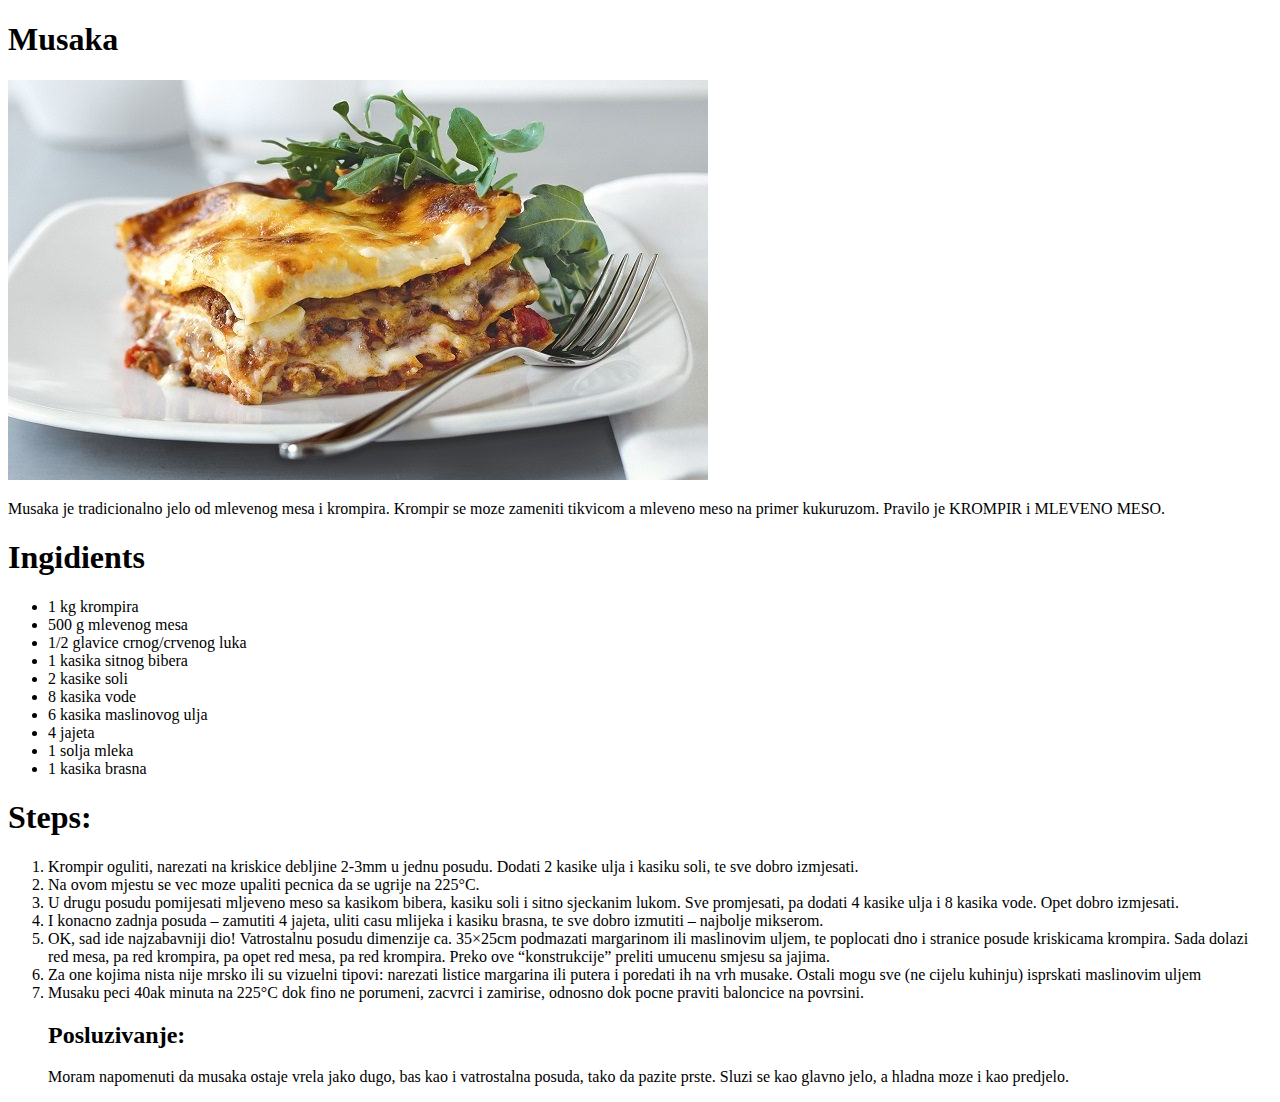
==== recipes/musaka.html @ d7e29df7 "Initial commit" ====
<!DOCTYPE html>
<html lang="en">
  <head>
    <meta charset="UTF-8" />
    <meta name="viewport" content="width=device-width, initial-scale=1.0" />
    <title>Musaka</title>
  </head>
  <body>
    <h1>Musaka</h1>
    <img src="images/musaka.jpeg" alt="Musaka -dish" />
    <p>
      Musaka je tradicionalno jelo od mlevenog mesa i krompira. Krompir se moze
      zameniti tikvicom a mleveno meso na primer kukuruzom. Pravilo je KROMPIR i
      MLEVENO MESO.
    </p>
    <h1>Ingidients</h1>
    <ul>
      <li>1 kg krompira</li>
      <li>500 g mlevenog mesa</li>
      <li>1/2 glavice crnog/crvenog luka</li>
      <li>1 kasika sitnog bibera</li>
      <li>2 kasike soli</li>
      <li>8 kasika vode</li>
      <li>6 kasika maslinovog ulja</li>
      <li>4 jajeta</li>
      <li>1 solja mleka</li>
      <li>1 kasika brasna</li>
    </ul>
    <h1>Steps:</h1>
    <ol>
      <li>
        Krompir oguliti, narezati na kriskice debljine 2-3mm u jednu posudu.
        Dodati 2 kasike ulja i kasiku soli, te sve dobro izmjesati.
      </li>
      <li>Na ovom mjestu se vec moze upaliti pecnica da se ugrije na 225°C.</li>
      <li>
        U drugu posudu pomijesati mljeveno meso sa kasikom bibera, kasiku soli i
        sitno sjeckanim lukom. Sve promjesati, pa dodati 4 kasike ulja i 8
        kasika vode. Opet dobro izmjesati.
      </li>
      <li>
        I konacno zadnja posuda – zamutiti 4 jajeta, uliti casu mlijeka i kasiku
        brasna, te sve dobro izmutiti – najbolje mikserom.
      </li>
      <li>
        OK, sad ide najzabavniji dio! Vatrostalnu posudu dimenzije ca. 35×25cm
        podmazati margarinom ili maslinovim uljem, te poplocati dno i stranice
        posude kriskicama krompira. Sada dolazi red mesa, pa red krompira, pa
        opet red mesa, pa red krompira. Preko ove “konstrukcije” preliti umucenu
        smjesu sa jajima.
      </li>
      <li>
        Za one kojima nista nije mrsko ili su vizuelni tipovi: narezati listice
        margarina ili putera i poredati ih na vrh musake. Ostali mogu sve (ne
        cijelu kuhinju) isprskati maslinovim uljem
      </li>
      <li>
        Musaku peci 40ak minuta na 225°C dok fino ne porumeni, zacvrci i
        zamirise, odnosno dok pocne praviti baloncice na povrsini.
      </li>
      <h2>Posluzivanje:</h2>
      <p>
        Moram napomenuti da musaka ostaje vrela jako dugo, bas kao i vatrostalna
        posuda, tako da pazite prste. Sluzi se kao glavno jelo, a hladna moze i
        kao predjelo.
      </p>
    </ol>
  </body>
</html>
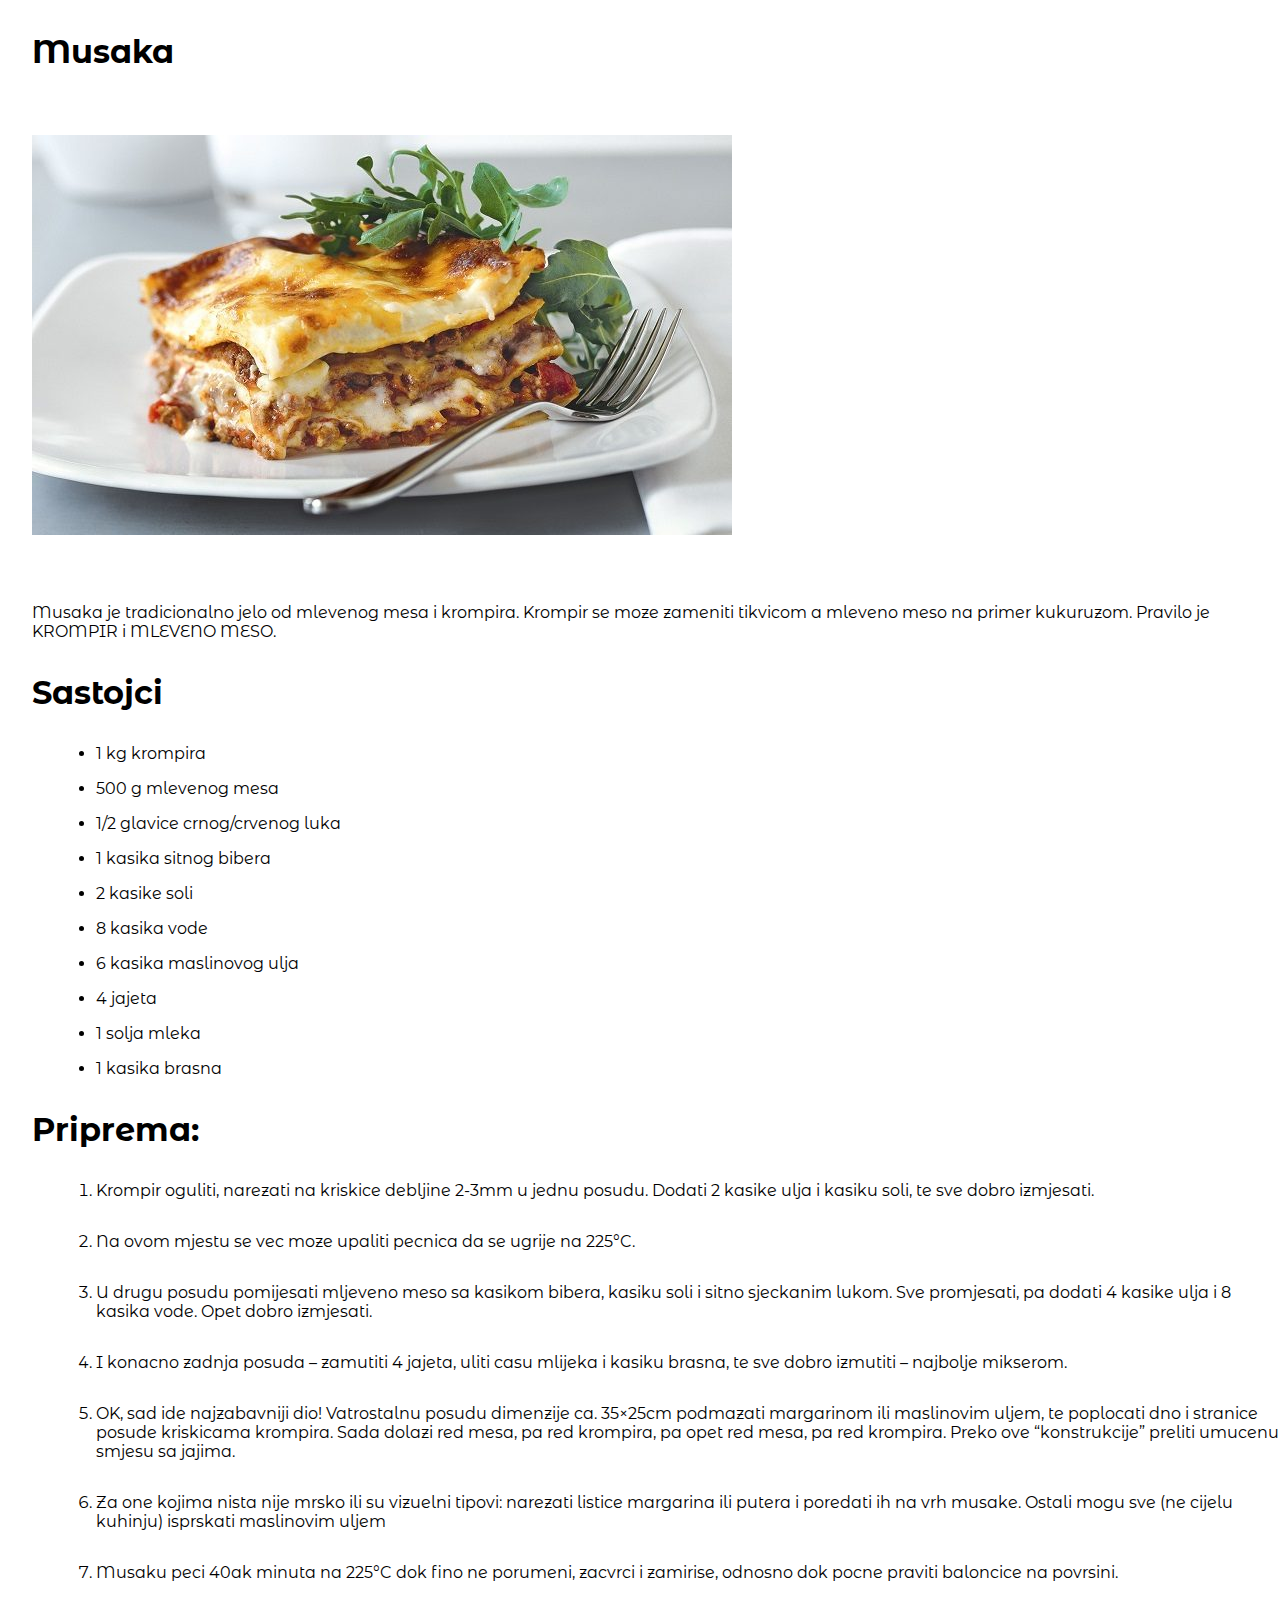
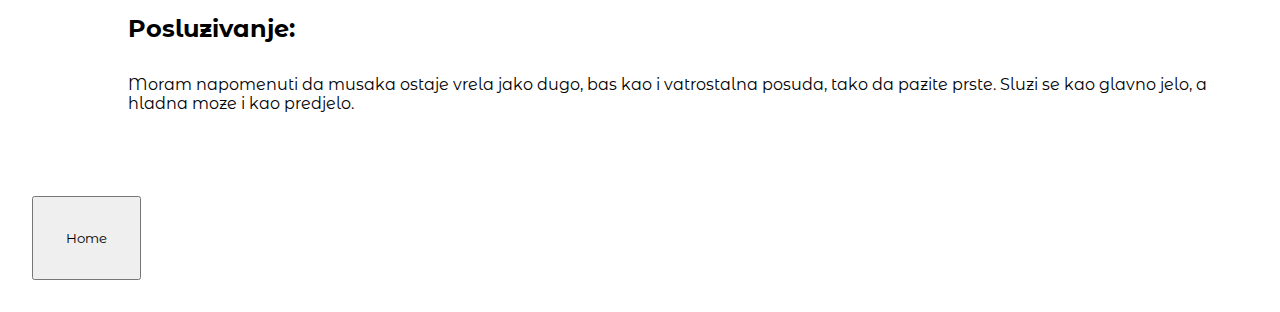
==== commit ac92064c: "CSS input" ====
--- a/recipes/musaka.html
+++ b/recipes/musaka.html
@@ -3,17 +3,18 @@
   <head>
     <meta charset="UTF-8" />
     <meta name="viewport" content="width=device-width, initial-scale=1.0" />
+    <link rel="stylesheet" href="../styles/main.css" />
     <title>Musaka</title>
   </head>
   <body>
-    <h1>Musaka</h1>
+    <h1 class="h1">Musaka</h1>
     <img src="images/musaka.jpeg" alt="Musaka -dish" />
     <p>
       Musaka je tradicionalno jelo od mlevenog mesa i krompira. Krompir se moze
       zameniti tikvicom a mleveno meso na primer kukuruzom. Pravilo je KROMPIR i
       MLEVENO MESO.
     </p>
-    <h1>Ingidients</h1>
+    <h1 class="h1">Sastojci</h1>
     <ul>
       <li>1 kg krompira</li>
       <li>500 g mlevenog mesa</li>
@@ -26,7 +27,7 @@
       <li>1 solja mleka</li>
       <li>1 kasika brasna</li>
     </ul>
-    <h1>Steps:</h1>
+    <h1 class="h1">Priprema:</h1>
     <ol>
       <li>
         Krompir oguliti, narezati na kriskice debljine 2-3mm u jednu posudu.
@@ -65,5 +66,8 @@
         kao predjelo.
       </p>
     </ol>
+    <br />
+    <a href="../index.html"><button>Home</button></a>
+    <br />
   </body>
 </html>
--- a/styles/main.css
+++ b/styles/main.css
@@ -0,0 +1,74 @@
+@import url("https://fonts.googleapis.com/css2?family=Montserrat+Alternates&display=swap");
+
+* {
+  margin: 0;
+  padding: 0;
+  font-family: "Montserrat Alternates", sans-serif;
+}
+
+a {
+  text-decoration: none;
+  color: #000;
+}
+
+/* Index html */
+
+#landing {
+  height: 100vh;
+  background-image: url("../recipes/images/landing.jpg");
+}
+
+#logo {
+  text-align: center;
+  padding-top: 2rem;
+}
+
+#links {
+  margin-top: 6rem;
+  margin-left: 8rem;
+  list-style-type: none;
+}
+
+#links a {
+  display: flex;
+  flex-direction: column;
+  align-items: center;
+  margin-top: 2rem;
+}
+
+#links a:hover {
+  color: green;
+}
+
+/* everything else */
+
+.h1 {
+  margin: 2rem 2rem;
+}
+
+h2,
+img,
+p {
+  margin: 2rem 2rem;
+}
+
+ul {
+  margin-left: 6rem;
+}
+
+ul li {
+  margin-top: 1rem;
+}
+
+ol {
+  margin-left: 6rem;
+}
+
+ol li {
+  margin-top: 2rem;
+}
+
+button {
+  margin: 2rem 2rem;
+  padding: 2rem 2rem;
+}
